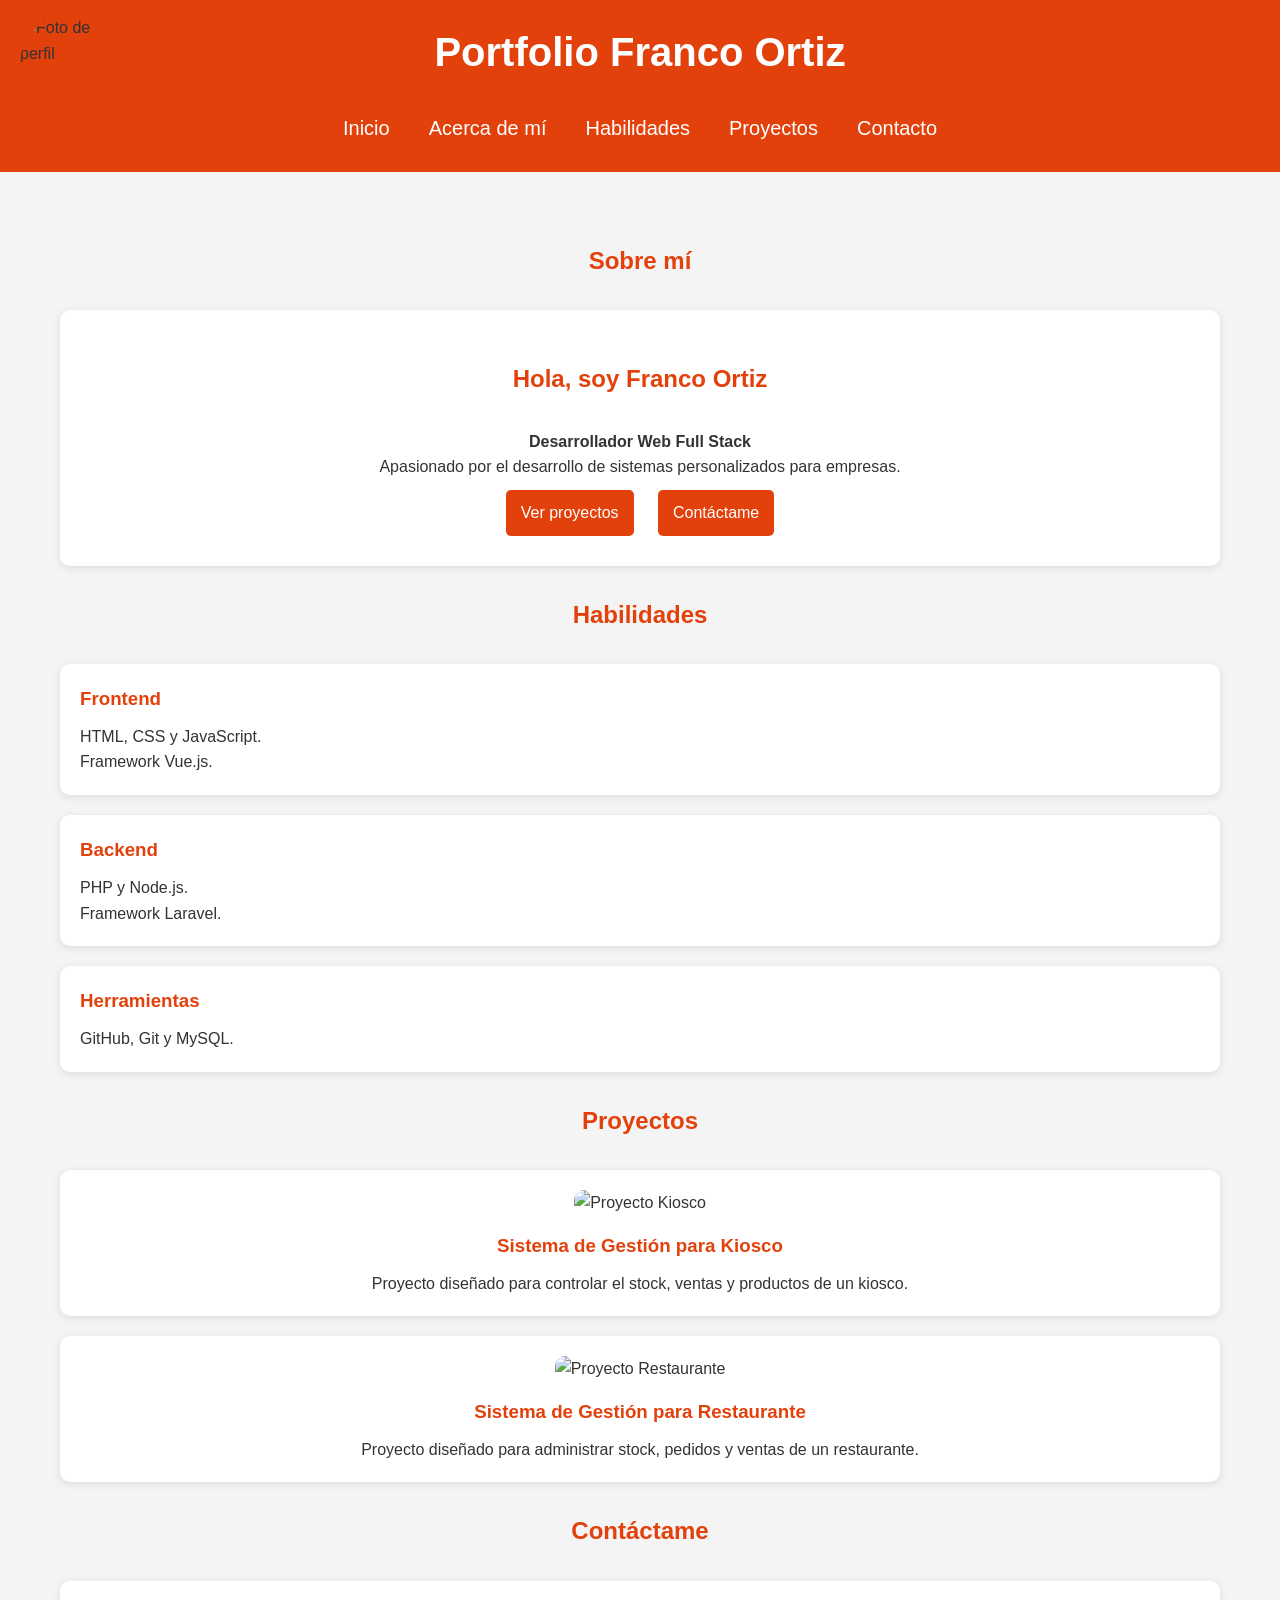
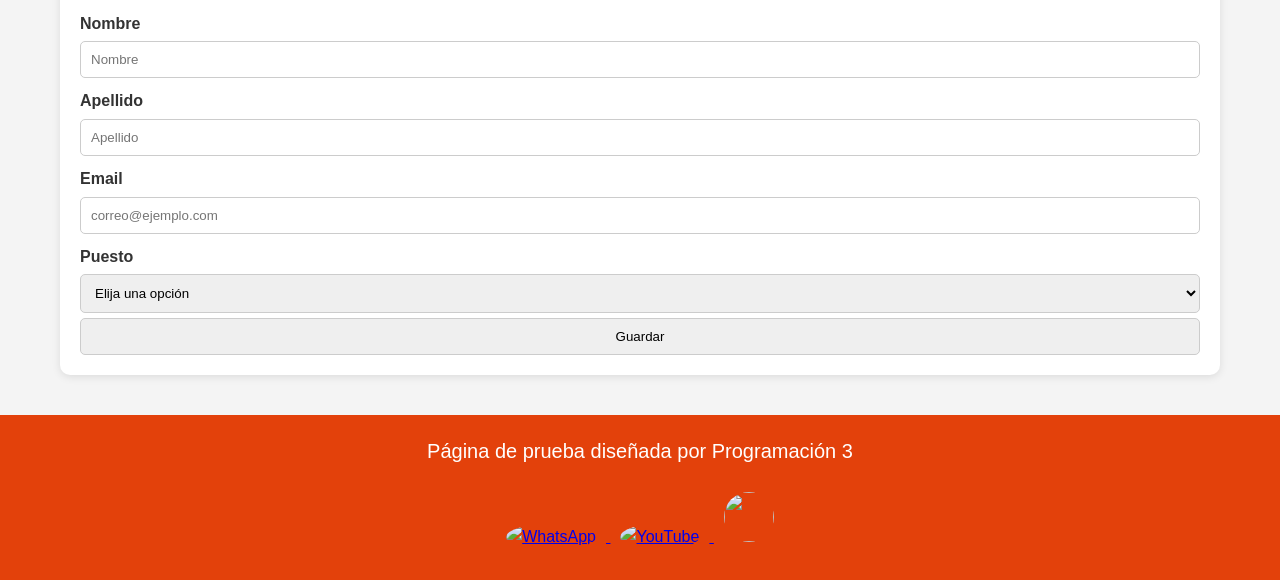
==== portfolio.html @ d8882711 "Add files via upload" ====
<!DOCTYPE html>
<html lang="es">
<head>
    <meta charset="UTF-8">
    <meta name="viewport" content="width=device-width, initial-scale=1.0">
    <title>Portfolio Franco Ortiz</title>

    <style>
        *{
            margin: 0;
            padding: 0;
            box-sizing: border-box;
            font-family: Arial, Helvetica, sans-serif;
        }

        body{
            background-color: #f4f4f4;
            color: #333;
            line-height: 1.6;
        }

        /* HEADER */
        header{
            background-color: rgb(227, 65, 11);
            position: relative;
            padding: 20px;
        }

        header h1{
            text-align: center;
            color: white;
            font-size: 40px;
            margin-bottom: 20px;
        }

        header img{
            width: 100px;
            height: 100px;
            border-radius: 50%;
            position: absolute;
            left: 20px;
            top: 15px;
            object-fit: cover;
        }

        /* NAV */
        nav{
            display: flex;
            justify-content: center;
            flex-wrap: wrap;
            gap: 15px;
            margin-top: 10px;
        }

        nav a{
            text-decoration: none;
            color: white;
            padding: 8px 12px;
            transition: 0.3s;
            font-size: 20px;
        }

        nav a:hover{
            color: black;
        }

        /* MAIN */
        main{
            max-width: 1200px;
            margin: auto;
            padding: 40px 20px;
        }

        h2{
            text-align: center;
            margin: 30px 0;
            color: rgb(227, 65, 11);
        }

        section{
            background: white;
            padding: 20px;
            margin-bottom: 20px;
            border-radius: 10px;
            box-shadow: 0 2px 8px rgba(0,0,0,0.1);
        }

        section h3{
            margin-bottom: 10px;
            color: rgb(227, 65, 11);
        }

        /* SOBRE MI */
        #acerca{
            text-align: center;
        }

        #acerca a{
            display: inline-block;
            margin: 10px;
            text-decoration: none;
            background-color: rgb(227, 65, 11);
            color: white;
            padding: 10px 15px;
            border-radius: 5px;
        }

        #acerca a:hover{
            background-color: rgb(180, 50, 8);
        }

        /* PROYECTOS */
        .proyecto{
            text-align: center;
        }

        .proyecto img{
            width: 100%;
            max-width: 400px;
            height: 250px;
            object-fit: cover;
            border-radius: 10px;
            margin-bottom: 15px;
        }

        /* FORMULARIO */
        form{
            background: white;
            padding: 20px;
            border-radius: 10px;
            box-shadow: 0 2px 8px rgba(0,0,0,0.1);
        }

        form label{
            font-weight: bold;
            display: block;
            margin-top: 10px;
        }

        form input,
        form select{
            width: 100%;
            padding: 10px;
            margin-top: 5px;
            border: 1px solid #ccc;
            border-radius: 5px;
        }

        button{
            background-color: rgb(227, 65, 11);
            color: white;
            border: none;
            padding: 12px 20px;
            margin-top: 20px;
            border-radius: 5px;
            cursor: pointer;
        }

        button:hover{
            background-color: rgb(180, 50, 8);
        }

        /* FOOTER */
        footer{
            background-color: rgb(227, 65, 11);
            color: white;
            padding: 20px;
            text-align: center;
        }

        footer img{
            width: 50px;
            height: 50px;
            border-radius: 50%;
            margin: 10px;
        }

        footer p{
            font-size: 20px;
            margin-bottom: 15px;
        }

        /* RESPONSIVE */

        @media (max-width: 900px){

            header img{
                position: static;
                display: block;
                margin: auto;
            }

            header h1{
                font-size: 32px;
                margin-top: 15px;
            }
        }

        @media (max-width: 600px){

            header{
                text-align: center;
            }

            header h1{
                font-size: 26px;
            }

            nav{
                flex-direction: column;
                align-items: center;
            }

            nav a{
                font-size: 18px;
            }

            footer p{
                font-size: 18px;
            }
        }
    </style>
</head>
<body>

    <header>
        <img src="https://www.eldiarioweb.com/wp-content/uploads/2024/03/AUTOMOVILISMO-FRANCO-COLAPINTO-e1709397782208.jpg" alt="Foto de perfil">

        <h1>Portfolio Franco Ortiz</h1>

        <nav>
            <a href="index.html">Inicio</a>
            <a href="#acerca">Acerca de mí</a>
            <a href="#habilidades">Habilidades</a>
            <a href="#proyectos">Proyectos</a>
            <a href="#contacto">Contacto</a>
        </nav>
    </header>

    <main>

        <h2>Sobre mí</h2>

        <section id="acerca">
            <h2>Hola, soy Franco Ortiz</h2>
            <h4>Desarrollador Web Full Stack</h4>
            <p>Apasionado por el desarrollo de sistemas personalizados para empresas.</p>

            <a href="#proyectos">Ver proyectos</a>
            <a href="#contacto">Contáctame</a>
        </section>

        <h2>Habilidades</h2>

        <section id="habilidades">
            <h3>Frontend</h3>
            <p>HTML, CSS y JavaScript.</p>
            <p>Framework Vue.js.</p>
        </section>

        <section>
            <h3>Backend</h3>
            <p>PHP y Node.js.</p>
            <p>Framework Laravel.</p>
        </section>

        <section>
            <h3>Herramientas</h3>
            <p>GitHub, Git y MySQL.</p>
        </section>

        <h2 id="proyectos">Proyectos</h2>

        <section class="proyecto">
            <img src="https://www.facilvirtual.com/images/ml/caja.jpg" alt="Proyecto Kiosco">

            <h3>Sistema de Gestión para Kiosco</h3>

            <p>Proyecto diseñado para controlar el stock, ventas y productos de un kiosco.</p>
        </section>

        <section class="proyecto">
            <img src="https://loyverse.com/sites/all/themes/loyversecom/images/business/restaurants/br/main-banner-restaurants.webp" alt="Proyecto Restaurante">

            <h3>Sistema de Gestión para Restaurante</h3>

            <p>Proyecto diseñado para administrar stock, pedidos y ventas de un restaurante.</p>
        </section>

        <h2>Contáctame</h2>

        <form id="contacto">

            <label for="nombre">Nombre</label>
            <input type="text" id="nombre" placeholder="Nombre">

            <label for="apellido">Apellido</label>
            <input type="text" id="apellido" placeholder="Apellido">

            <label for="email">Email</label>
            <input type="email" id="email" placeholder="correo@ejemplo.com">

            <label for="puesto">Puesto</label>
            <select id="puesto">
                <option>Elija una opción</option>
                <option>Desarrollador Frontend</option>
                <option>Desarrollador Backend</option>
                <option>Líder de Equipo</option>
                <option>Senior Python</option>
            </select>

           <input type="button" value="Guardar" onclick="guardar()">

        </form>

    </main>

    <footer>
        <p>Página de prueba diseñada por Programación 3</p>

        <a href="https://web.whatsapp.com/" target="_blank">
            <img src="https://cdn-icons-png.flaticon.com/512/733/733585.png" alt="WhatsApp">
        </a>

        <a href="https://www.youtube.com/" target="_blank">
            <img src="https://cdn-icons-png.flaticon.com/512/1384/1384060.png" alt="YouTube">
        </a>

        
        <a href="https://accounts.google.com/v3/signin/accountchooser?continue=https%3A%2F%2Fmail.google.com%2Fmail%2Fu%2F0%2F&dsh=S506320881%3A1781124295148119&emr=1&followup=https%3A%2F%2Fmail.google.com%2Fmail%2Fu%2F0%2F&osid=1&passive=1209600&service=mail&flowName=GlifWebSignIn&flowEntry=ServiceLogin&ifkv=AcDsRvy31LVk9o7eAaGjHqaTWOcwmRwcvB5M3M22MVKtePWbTRrAd3KDx4E3HqlbhZts23-8-N--4A" target="_blank">
            <img src="https://w7.pngwing.com/pngs/758/665/png-transparent-new-logo-gmail-google-new-logos-icon.png">
        </a>
    </footer>

</body>
</html>

<script>
function guardar(){
   alert("Gracias por su mensaje");
   
}
</script>
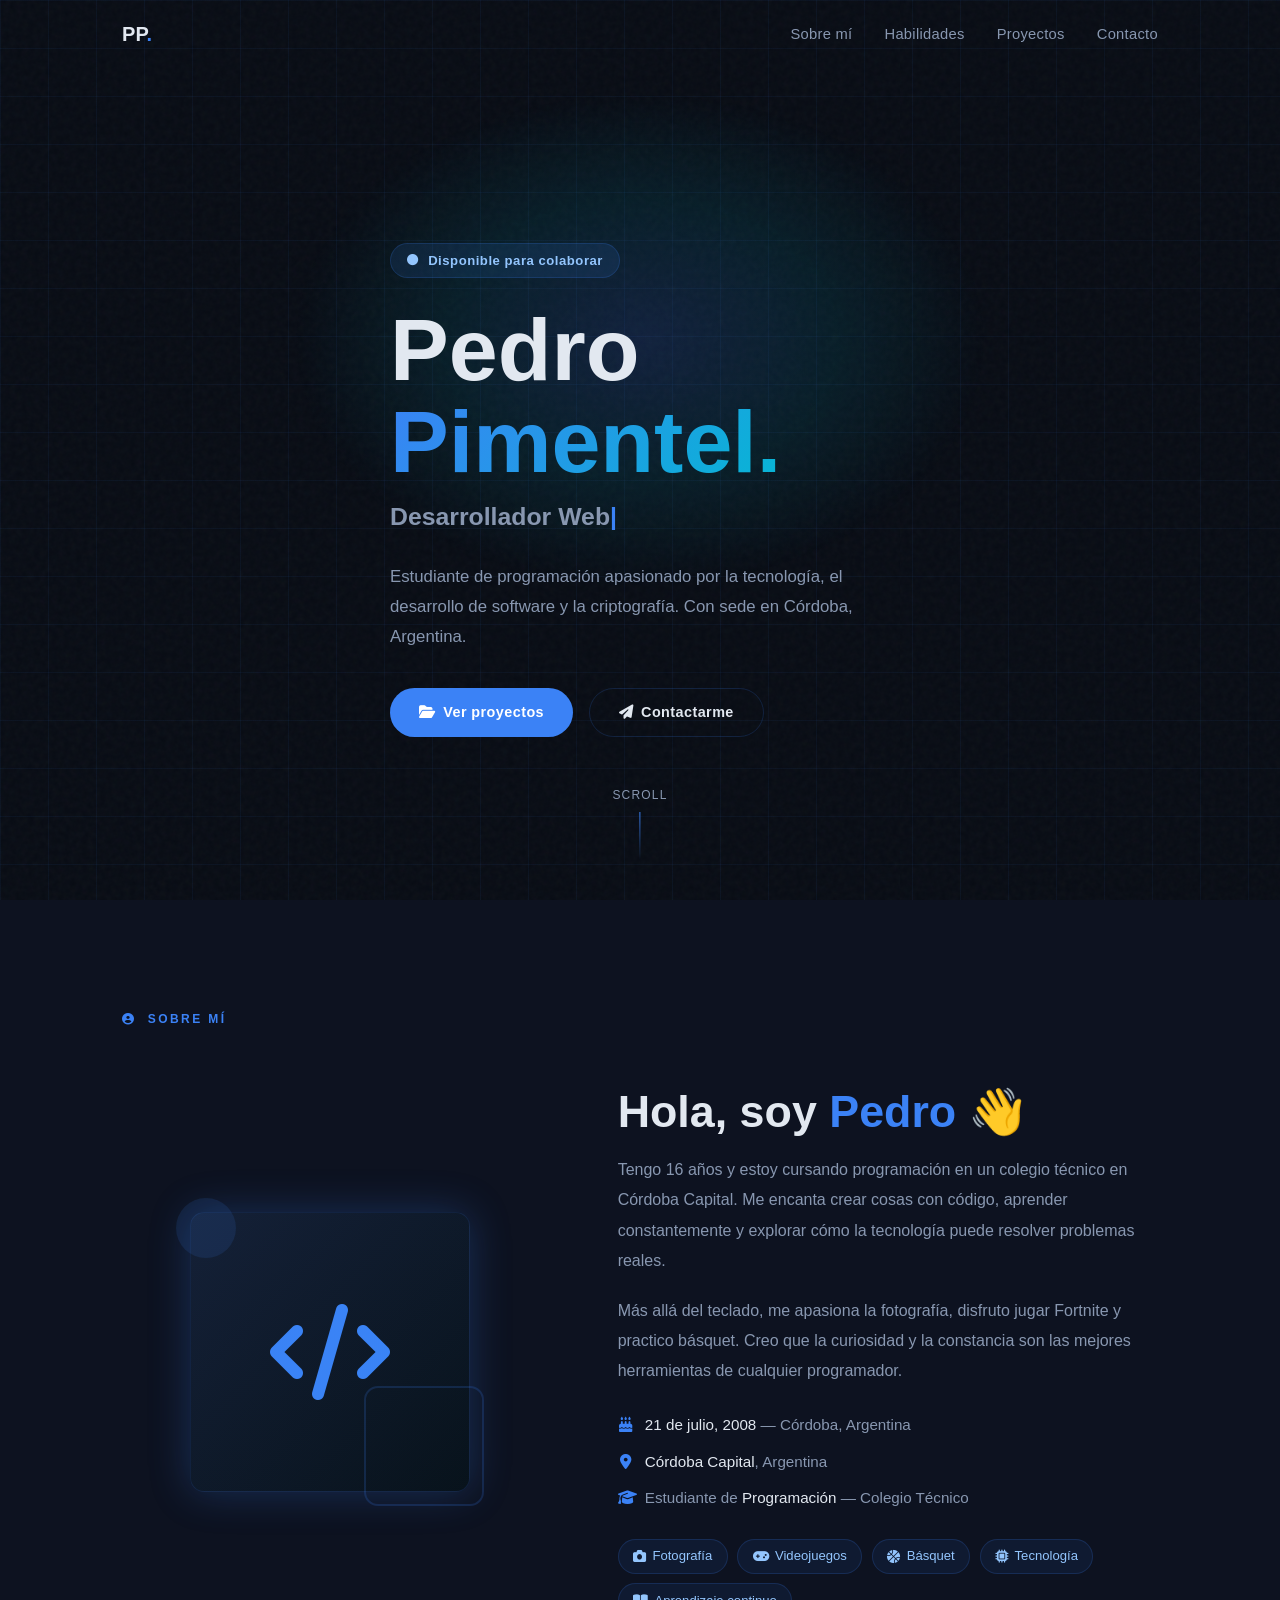
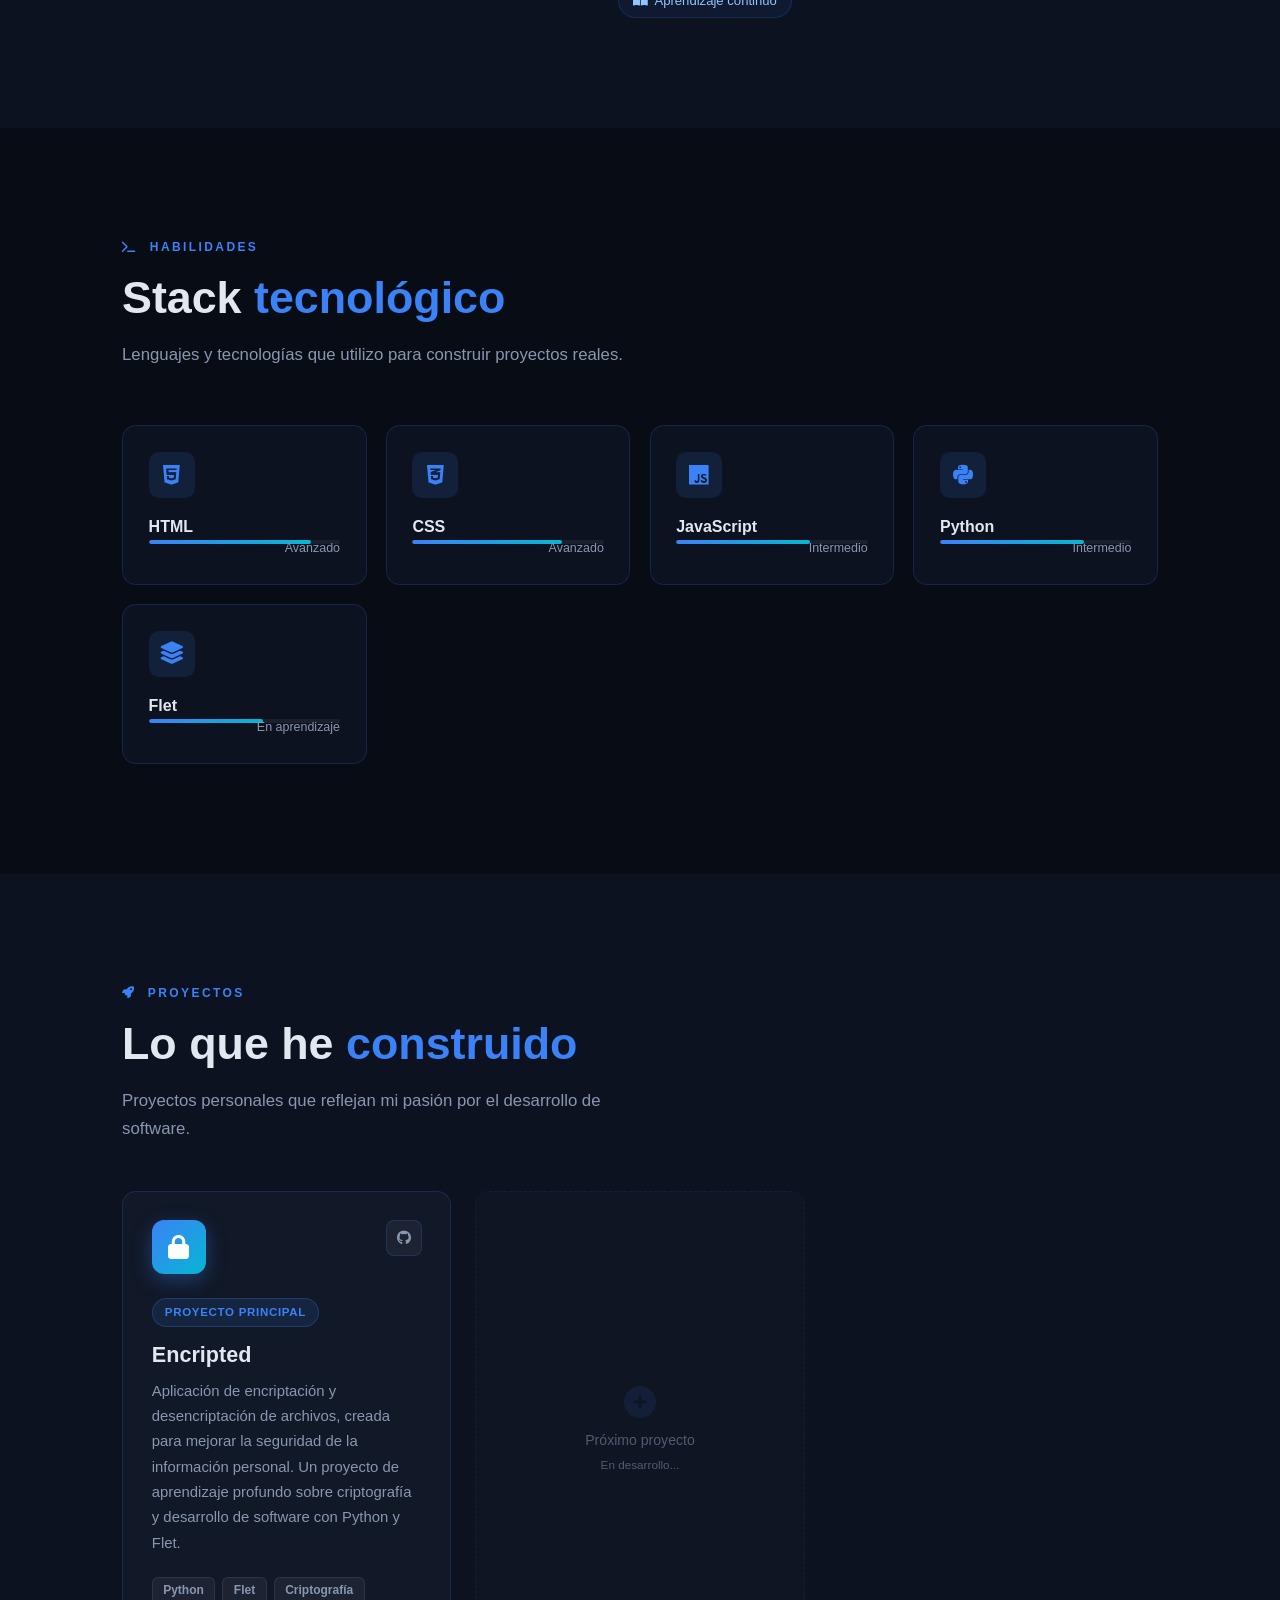
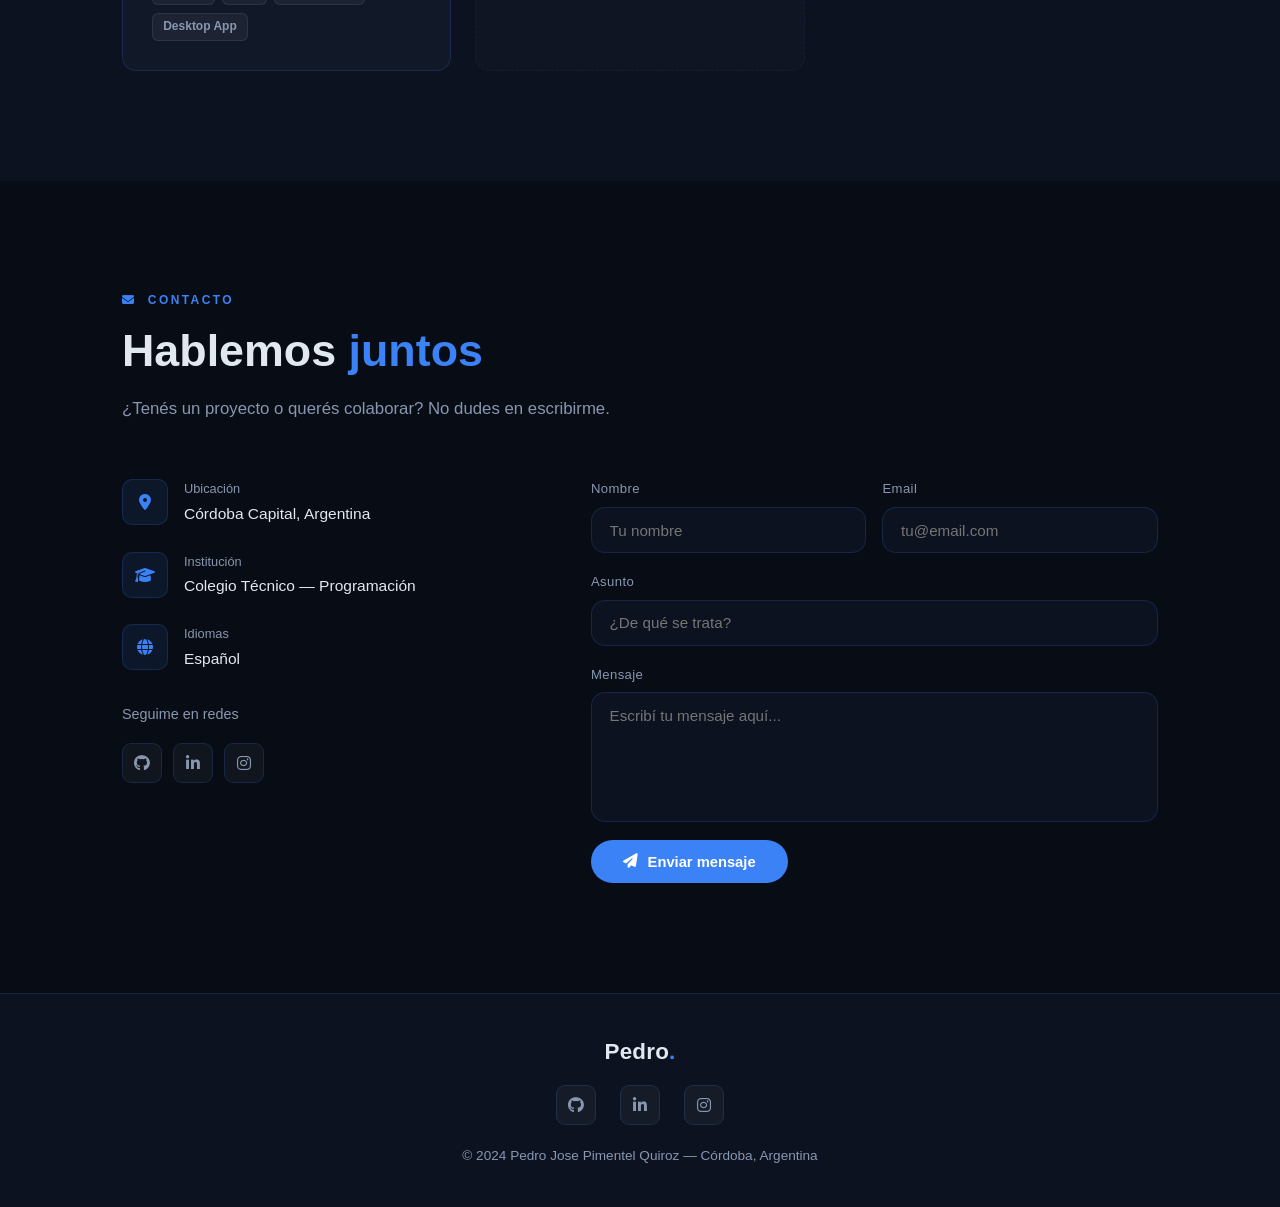
==== commit c38cc018: "Update portfolio.html" ====
--- a/portfolio.html
+++ b/portfolio.html
@@ -1,343 +1,400 @@
 <!DOCTYPE html>
 <html lang="es">
 <head>
-    <meta charset="UTF-8">
-    <meta name="viewport" content="width=device-width, initial-scale=1.0">
-    <title>Portfolio Franco Ortiz</title>
-
-    <style>
-        *{
-            margin: 0;
-            padding: 0;
-            box-sizing: border-box;
-            font-family: Arial, Helvetica, sans-serif;
-        }
-
-        body{
-            background-color: #f4f4f4;
-            color: #333;
-            line-height: 1.6;
-        }
-
-        /* HEADER */
-        header{
-            background-color: rgb(227, 65, 11);
-            position: relative;
-            padding: 20px;
-        }
-
-        header h1{
-            text-align: center;
-            color: white;
-            font-size: 40px;
-            margin-bottom: 20px;
-        }
-
-        header img{
-            width: 100px;
-            height: 100px;
-            border-radius: 50%;
-            position: absolute;
-            left: 20px;
-            top: 15px;
-            object-fit: cover;
-        }
-
-        /* NAV */
-        nav{
-            display: flex;
-            justify-content: center;
-            flex-wrap: wrap;
-            gap: 15px;
-            margin-top: 10px;
-        }
-
-        nav a{
-            text-decoration: none;
-            color: white;
-            padding: 8px 12px;
-            transition: 0.3s;
-            font-size: 20px;
-        }
-
-        nav a:hover{
-            color: black;
-        }
-
-        /* MAIN */
-        main{
-            max-width: 1200px;
-            margin: auto;
-            padding: 40px 20px;
-        }
-
-        h2{
-            text-align: center;
-            margin: 30px 0;
-            color: rgb(227, 65, 11);
-        }
-
-        section{
-            background: white;
-            padding: 20px;
-            margin-bottom: 20px;
-            border-radius: 10px;
-            box-shadow: 0 2px 8px rgba(0,0,0,0.1);
-        }
-
-        section h3{
-            margin-bottom: 10px;
-            color: rgb(227, 65, 11);
-        }
-
-        /* SOBRE MI */
-        #acerca{
-            text-align: center;
-        }
-
-        #acerca a{
-            display: inline-block;
-            margin: 10px;
-            text-decoration: none;
-            background-color: rgb(227, 65, 11);
-            color: white;
-            padding: 10px 15px;
-            border-radius: 5px;
-        }
-
-        #acerca a:hover{
-            background-color: rgb(180, 50, 8);
-        }
-
-        /* PROYECTOS */
-        .proyecto{
-            text-align: center;
-        }
-
-        .proyecto img{
-            width: 100%;
-            max-width: 400px;
-            height: 250px;
-            object-fit: cover;
-            border-radius: 10px;
-            margin-bottom: 15px;
-        }
-
-        /* FORMULARIO */
-        form{
-            background: white;
-            padding: 20px;
-            border-radius: 10px;
-            box-shadow: 0 2px 8px rgba(0,0,0,0.1);
-        }
-
-        form label{
-            font-weight: bold;
-            display: block;
-            margin-top: 10px;
-        }
-
-        form input,
-        form select{
-            width: 100%;
-            padding: 10px;
-            margin-top: 5px;
-            border: 1px solid #ccc;
-            border-radius: 5px;
-        }
-
-        button{
-            background-color: rgb(227, 65, 11);
-            color: white;
-            border: none;
-            padding: 12px 20px;
-            margin-top: 20px;
-            border-radius: 5px;
-            cursor: pointer;
-        }
-
-        button:hover{
-            background-color: rgb(180, 50, 8);
-        }
-
-        /* FOOTER */
-        footer{
-            background-color: rgb(227, 65, 11);
-            color: white;
-            padding: 20px;
-            text-align: center;
-        }
-
-        footer img{
-            width: 50px;
-            height: 50px;
-            border-radius: 50%;
-            margin: 10px;
-        }
-
-        footer p{
-            font-size: 20px;
-            margin-bottom: 15px;
-        }
-
-        /* RESPONSIVE */
-
-        @media (max-width: 900px){
-
-            header img{
-                position: static;
-                display: block;
-                margin: auto;
-            }
-
-            header h1{
-                font-size: 32px;
-                margin-top: 15px;
-            }
-        }
-
-        @media (max-width: 600px){
-
-            header{
-                text-align: center;
-            }
-
-            header h1{
-                font-size: 26px;
-            }
-
-            nav{
-                flex-direction: column;
-                align-items: center;
-            }
-
-            nav a{
-                font-size: 18px;
-            }
-
-            footer p{
-                font-size: 18px;
-            }
-        }
-    </style>
+  <meta charset="UTF-8" />
+  <meta name="viewport" content="width=device-width, initial-scale=1.0"/>
+  <title>Pedro Pimentel — Portfolio</title>
+
+  <!-- Google Fonts -->
+  <link rel="preconnect" href="https://fonts.googleapis.com">
+  <link rel="preconnect" href="https://fonts.gstatic.com" crossorigin>
+  <link href="https://fonts.googleapis.com/css2?family=Syne:wght@400;600;700;800&family=DM+Sans:ital,wght@0,300;0,400;0,500;1,300&display=swap" rel="stylesheet">
+
+  <!-- Font Awesome (íconos) -->
+  <link rel="stylesheet" href="https://cdnjs.cloudflare.com/ajax/libs/font-awesome/6.5.0/css/all.min.css"/>
+
+  <!-- Estilos propios -->
+  <link rel="stylesheet" href="style1.css"/>
 </head>
 <body>
 
-    <header>
-        <img src="https://www.eldiarioweb.com/wp-content/uploads/2024/03/AUTOMOVILISMO-FRANCO-COLAPINTO-e1709397782208.jpg" alt="Foto de perfil">
-
-        <h1>Portfolio Franco Ortiz</h1>
-
-        <nav>
-            <a href="index.html">Inicio</a>
-            <a href="#acerca">Acerca de mí</a>
-            <a href="#habilidades">Habilidades</a>
-            <a href="#proyectos">Proyectos</a>
-            <a href="#contacto">Contacto</a>
-        </nav>
-    </header>
-
-    <main>
-
-        <h2>Sobre mí</h2>
-
-        <section id="acerca">
-            <h2>Hola, soy Franco Ortiz</h2>
-            <h4>Desarrollador Web Full Stack</h4>
-            <p>Apasionado por el desarrollo de sistemas personalizados para empresas.</p>
-
-            <a href="#proyectos">Ver proyectos</a>
-            <a href="#contacto">Contáctame</a>
-        </section>
-
-        <h2>Habilidades</h2>
-
-        <section id="habilidades">
-            <h3>Frontend</h3>
-            <p>HTML, CSS y JavaScript.</p>
-            <p>Framework Vue.js.</p>
-        </section>
-
-        <section>
-            <h3>Backend</h3>
-            <p>PHP y Node.js.</p>
-            <p>Framework Laravel.</p>
-        </section>
-
-        <section>
-            <h3>Herramientas</h3>
-            <p>GitHub, Git y MySQL.</p>
-        </section>
-
-        <h2 id="proyectos">Proyectos</h2>
-
-        <section class="proyecto">
-            <img src="https://www.facilvirtual.com/images/ml/caja.jpg" alt="Proyecto Kiosco">
-
-            <h3>Sistema de Gestión para Kiosco</h3>
-
-            <p>Proyecto diseñado para controlar el stock, ventas y productos de un kiosco.</p>
-        </section>
-
-        <section class="proyecto">
-            <img src="https://loyverse.com/sites/all/themes/loyversecom/images/business/restaurants/br/main-banner-restaurants.webp" alt="Proyecto Restaurante">
-
-            <h3>Sistema de Gestión para Restaurante</h3>
-
-            <p>Proyecto diseñado para administrar stock, pedidos y ventas de un restaurante.</p>
-        </section>
-
-        <h2>Contáctame</h2>
-
-        <form id="contacto">
-
-            <label for="nombre">Nombre</label>
-            <input type="text" id="nombre" placeholder="Nombre">
-
-            <label for="apellido">Apellido</label>
-            <input type="text" id="apellido" placeholder="Apellido">
-
-            <label for="email">Email</label>
-            <input type="email" id="email" placeholder="correo@ejemplo.com">
-
-            <label for="puesto">Puesto</label>
-            <select id="puesto">
-                <option>Elija una opción</option>
-                <option>Desarrollador Frontend</option>
-                <option>Desarrollador Backend</option>
-                <option>Líder de Equipo</option>
-                <option>Senior Python</option>
-            </select>
-
-           <input type="button" value="Guardar" onclick="guardar()">
+<!-- ===================================================
+     NAVBAR
+==================================================== -->
+<nav id="navbar">
+  <div class="container">
+    <a href="#hero" class="nav-logo">PP<span>.</span></a>
+
+    <!-- Links desktop -->
+    <ul class="nav-links">
+      <li><a href="#about">Sobre mí</a></li>
+      <li><a href="#skills">Habilidades</a></li>
+      <li><a href="#projects">Proyectos</a></li>
+      <li><a href="#contact">Contacto</a></li>
+    </ul>
+
+    <!-- Botón hamburguesa (mobile) -->
+    <button class="nav-toggle" id="navToggle" aria-label="Menú">
+      <span></span><span></span><span></span>
+    </button>
+  </div>
+
+  <!-- Menú desplegable mobile -->
+  <div class="nav-mobile" id="navMobile">
+    <a href="#about"    onclick="closeMenu()">Sobre mí</a>
+    <a href="#skills"   onclick="closeMenu()">Habilidades</a>
+    <a href="#projects" onclick="closeMenu()">Proyectos</a>
+    <a href="#contact"  onclick="closeMenu()">Contacto</a>
+  </div>
+</nav>
+
+
+<!-- ===================================================
+     HERO
+==================================================== -->
+<section id="hero">
+  <div class="container">
+    <div class="hero-content">
+
+      <!-- Badge superior -->
+      <div class="hero-eyebrow">
+        <i class="fas fa-circle"></i> Disponible para colaborar
+      </div>
+
+      <!-- Nombre -->
+      <h1 class="hero-name">
+        Pedro<br><span class="highlight">Pimentel.</span>
+      </h1>
+
+      <!-- Texto animado -->
+      <p class="hero-role">
+        <span id="typed"></span><span class="typed-cursor">|</span>
+      </p>
+
+      <!-- Descripción breve -->
+      <p class="hero-desc">
+        Estudiante de programación apasionado por la tecnología, el desarrollo
+        de software y la criptografía. Con sede en Córdoba, Argentina.
+      </p>
+
+      <!-- Botones CTA -->
+      <div class="hero-cta">
+        <a href="#projects" class="btn btn-primary">
+          <i class="fas fa-folder-open"></i> Ver proyectos
+        </a>
+        <a href="#contact" class="btn btn-outline">
+          <i class="fas fa-paper-plane"></i> Contactarme
+        </a>
+      </div>
+
+    </div>
+  </div>
+
+  <!-- Indicador de scroll -->
+  <div class="hero-scroll">
+    <span>Scroll</span>
+    <div class="scroll-line"></div>
+  </div>
+</section>
+
+
+<!-- ===================================================
+     SOBRE MÍ
+==================================================== -->
+<section id="about" class="section">
+  <div class="container">
+
+    <div class="section-label reveal">
+      <i class="fas fa-user-circle"></i> &nbsp;Sobre mí
+    </div>
+
+    <div class="about-grid">
+
+      <!-- Avatar / foto -->
+      <div class="about-avatar-wrap reveal-left">
+        <div style="position:relative;">
+          <div class="about-avatar">
+            <i class="fas fa-code"></i>
+          </div>
+          <div class="about-deco"></div>
+          <div class="about-deco2"></div>
+        </div>
+      </div>
+
+      <!-- Texto e info -->
+      <div class="reveal-right">
+        <h2 class="section-title">Hola, soy <span>Pedro</span> 👋</h2>
+
+        <p style="color:var(--muted); font-size:1rem; font-weight:300; line-height:1.9; margin-bottom:1.2rem;">
+          Tengo 16 años y estoy cursando programación en un colegio técnico en
+          Córdoba Capital. Me encanta crear cosas con código, aprender constantemente
+          y explorar cómo la tecnología puede resolver problemas reales.
+        </p>
+        <p style="color:var(--muted); font-size:1rem; font-weight:300; line-height:1.9; margin-bottom:1.6rem;">
+          Más allá del teclado, me apasiona la fotografía, disfruto jugar
+          Fortnite y practico básquet. Creo que la curiosidad y la constancia
+          son las mejores herramientas de cualquier programador.
+        </p>
+
+        <!-- Datos personales -->
+        <ul class="about-info">
+          <li>
+            <i class="fas fa-birthday-cake"></i>
+            <span><strong>21 de julio, 2008</strong> — Córdoba, Argentina</span>
+          </li>
+          <li>
+            <i class="fas fa-map-marker-alt"></i>
+            <span><strong>Córdoba Capital</strong>, Argentina</span>
+          </li>
+          <li>
+            <i class="fas fa-graduation-cap"></i>
+            <span>Estudiante de <strong>Programación</strong> — Colegio Técnico</span>
+          </li>
+        </ul>
+
+        <!-- Hobbies / chips -->
+        <div class="about-tags">
+          <span class="tag"><i class="fas fa-camera"></i> Fotografía</span>
+          <span class="tag"><i class="fas fa-gamepad"></i> Videojuegos</span>
+          <span class="tag"><i class="fas fa-basketball-ball"></i> Básquet</span>
+          <span class="tag"><i class="fas fa-microchip"></i> Tecnología</span>
+          <span class="tag"><i class="fas fa-book-open"></i> Aprendizaje continuo</span>
+        </div>
+      </div>
+
+    </div>
+  </div>
+</section>
+
+
+<!-- ===================================================
+     HABILIDADES
+==================================================== -->
+<section id="skills" class="section">
+  <div class="container">
+
+    <div class="skills-header">
+      <div class="section-label reveal"><i class="fas fa-terminal"></i> &nbsp;Habilidades</div>
+      <h2 class="section-title reveal">Stack <span>tecnológico</span></h2>
+      <p class="section-sub reveal">Lenguajes y tecnologías que utilizo para construir proyectos reales.</p>
+    </div>
+
+    <!-- data-bar = porcentaje de la barra animada (leído desde main.js) -->
+    <div class="skills-grid">
+
+      <div class="skill-card reveal" data-bar="85">
+        <div class="skill-icon"><i class="fab fa-html5"></i></div>
+        <div>
+          <div class="skill-name">HTML</div>
+          <div class="skill-bar-wrap"><div class="skill-bar"></div></div>
+          <div class="skill-level">Avanzado</div>
+        </div>
+      </div>
+
+      <div class="skill-card reveal" data-bar="78" style="transition-delay:.08s">
+        <div class="skill-icon"><i class="fab fa-css3-alt"></i></div>
+        <div>
+          <div class="skill-name">CSS</div>
+          <div class="skill-bar-wrap"><div class="skill-bar"></div></div>
+          <div class="skill-level">Avanzado</div>
+        </div>
+      </div>
+
+      <div class="skill-card reveal" data-bar="70" style="transition-delay:.16s">
+        <div class="skill-icon"><i class="fab fa-js"></i></div>
+        <div>
+          <div class="skill-name">JavaScript</div>
+          <div class="skill-bar-wrap"><div class="skill-bar"></div></div>
+          <div class="skill-level">Intermedio</div>
+        </div>
+      </div>
+
+      <div class="skill-card reveal" data-bar="75" style="transition-delay:.24s">
+        <div class="skill-icon"><i class="fab fa-python"></i></div>
+        <div>
+          <div class="skill-name">Python</div>
+          <div class="skill-bar-wrap"><div class="skill-bar"></div></div>
+          <div class="skill-level">Intermedio</div>
+        </div>
+      </div>
+
+      <div class="skill-card reveal" data-bar="60" style="transition-delay:.32s">
+        <div class="skill-icon"><i class="fas fa-layer-group"></i></div>
+        <div>
+          <div class="skill-name">Flet</div>
+          <div class="skill-bar-wrap"><div class="skill-bar"></div></div>
+          <div class="skill-level">En aprendizaje</div>
+        </div>
+      </div>
+
+    </div>
+  </div>
+</section>
+
+
+<!-- ===================================================
+     PROYECTOS
+==================================================== -->
+<section id="projects" class="section">
+  <div class="container">
+
+    <div class="section-label reveal"><i class="fas fa-rocket"></i> &nbsp;Proyectos</div>
+    <h2 class="section-title reveal">Lo que he <span>construido</span></h2>
+    <p class="section-sub reveal">Proyectos personales que reflejan mi pasión por el desarrollo de software.</p>
+
+    <div class="projects-grid">
+
+      <!-- Proyecto: Encripted -->
+      <div class="project-card reveal">
+        <div class="project-top">
+          <div class="project-icon"><i class="fas fa-lock"></i></div>
+          <div class="project-links">
+            <a href="#" class="project-link" title="Código fuente">
+              <i class="fab fa-github"></i>
+            </a>
+          </div>
+        </div>
+        <div class="project-body">
+          <span class="project-badge">Proyecto principal</span>
+          <h3 class="project-title">Encripted</h3>
+          <p class="project-desc">
+            Aplicación de encriptación y desencriptación de archivos, creada
+            para mejorar la seguridad de la información personal. Un proyecto
+            de aprendizaje profundo sobre criptografía y desarrollo de software
+            con Python y Flet.
+          </p>
+          <div class="project-tech">
+            <span class="tech-tag">Python</span>
+            <span class="tech-tag">Flet</span>
+            <span class="tech-tag">Criptografía</span>
+            <span class="tech-tag">Desktop App</span>
+          </div>
+        </div>
+      </div>
+
+      <!-- Placeholder -->
+      <div class="project-card placeholder reveal" style="transition-delay:.1s">
+        <div class="placeholder-inner">
+          <i class="fas fa-plus-circle"></i>
+          <p>Próximo proyecto<br><small>En desarrollo...</small></p>
+        </div>
+      </div>
+
+    </div>
+  </div>
+</section>
+
+
+<!-- ===================================================
+     CONTACTO
+==================================================== -->
+<section id="contact" class="section">
+  <div class="container">
+
+    <div class="section-label reveal"><i class="fas fa-envelope"></i> &nbsp;Contacto</div>
+    <h2 class="section-title reveal">Hablemos <span>juntos</span></h2>
+    <p class="section-sub reveal">¿Tenés un proyecto o querés colaborar? No dudes en escribirme.</p>
+
+    <div class="contact-wrap">
+
+      <!-- Info -->
+      <div class="reveal-left">
+
+        <div class="contact-info-item">
+          <div class="contact-icon"><i class="fas fa-map-marker-alt"></i></div>
+          <div>
+            <div class="contact-label">Ubicación</div>
+            <div class="contact-value">Córdoba Capital, Argentina</div>
+          </div>
+        </div>
+
+        <div class="contact-info-item">
+          <div class="contact-icon"><i class="fas fa-graduation-cap"></i></div>
+          <div>
+            <div class="contact-label">Institución</div>
+            <div class="contact-value">Colegio Técnico — Programación</div>
+          </div>
+        </div>
+
+        <div class="contact-info-item">
+          <div class="contact-icon"><i class="fas fa-globe"></i></div>
+          <div>
+            <div class="contact-label">Idiomas</div>
+            <div class="contact-value">Español</div>
+          </div>
+        </div>
+
+        <!-- Redes sociales -->
+        <div style="margin-top:2rem;">
+          <p style="color:var(--muted); font-size:.9rem; margin-bottom:1rem;">Seguime en redes</p>
+          <div style="display:flex; gap:.7rem;">
+            <a href="#" class="footer-link" title="GitHub"><i class="fab fa-github"></i></a>
+            <a href="#" class="footer-link" title="LinkedIn"><i class="fab fa-linkedin-in"></i></a>
+            <a href="#" class="footer-link" title="Instagram"><i class="fab fa-instagram"></i></a>
+          </div>
+        </div>
+
+      </div>
+
+      <!-- Formulario -->
+      <div class="reveal-right">
+        <form class="contact-form" id="contactForm" novalidate>
+
+          <div class="form-row">
+            <div class="form-group">
+              <label for="fname">Nombre</label>
+              <input type="text" id="fname" placeholder="Tu nombre" required />
+            </div>
+            <div class="form-group">
+              <label for="femail">Email</label>
+              <input type="email" id="femail" placeholder="tu@email.com" required />
+            </div>
+          </div>
+
+          <div class="form-group">
+            <label for="fsubject">Asunto</label>
+            <input type="text" id="fsubject" placeholder="¿De qué se trata?" />
+          </div>
+
+          <div class="form-group">
+            <label for="fmsg">Mensaje</label>
+            <textarea id="fmsg" placeholder="Escribí tu mensaje aquí..." required></textarea>
+          </div>
+
+          <div id="form-msg"></div>
+
+          <div class="form-submit-wrap">
+            <button type="submit" class="btn-submit">
+              <i class="fas fa-paper-plane"></i> Enviar mensaje
+            </button>
+          </div>
 
         </form>
-
-    </main>
-
-    <footer>
-        <p>Página de prueba diseñada por Programación 3</p>
-
-        <a href="https://web.whatsapp.com/" target="_blank">
-            <img src="https://cdn-icons-png.flaticon.com/512/733/733585.png" alt="WhatsApp">
-        </a>
-
-        <a href="https://www.youtube.com/" target="_blank">
-            <img src="https://cdn-icons-png.flaticon.com/512/1384/1384060.png" alt="YouTube">
-        </a>
-
-        
-        <a href="https://accounts.google.com/v3/signin/accountchooser?continue=https%3A%2F%2Fmail.google.com%2Fmail%2Fu%2F0%2F&dsh=S506320881%3A1781124295148119&emr=1&followup=https%3A%2F%2Fmail.google.com%2Fmail%2Fu%2F0%2F&osid=1&passive=1209600&service=mail&flowName=GlifWebSignIn&flowEntry=ServiceLogin&ifkv=AcDsRvy31LVk9o7eAaGjHqaTWOcwmRwcvB5M3M22MVKtePWbTRrAd3KDx4E3HqlbhZts23-8-N--4A" target="_blank">
-            <img src="https://w7.pngwing.com/pngs/758/665/png-transparent-new-logo-gmail-google-new-logos-icon.png">
-        </a>
-    </footer>
+      </div>
+
+    </div>
+  </div>
+</section>
+
+
+<!-- ===================================================
+     FOOTER
+==================================================== -->
+<footer>
+  <div class="container">
+    <div class="footer-logo">Pedro<span>.</span></div>
+    <div class="footer-links">
+      <a href="#" class="footer-link"><i class="fab fa-github"></i></a>
+      <a href="#" class="footer-link"><i class="fab fa-linkedin-in"></i></a>
+      <a href="#" class="footer-link"><i class="fab fa-instagram"></i></a>
+    </div>
+    <p>© 2024 Pedro Jose Pimentel Quiroz — Córdoba, Argentina</p>
+  </div>
+</footer>
+
+
+<!-- Script al final del body para mejor rendimiento -->
+<script src="main.js"></script>
 
 </body>
 </html>
-
-<script>
-function guardar(){
-   alert("Gracias por su mensaje");
-   
-}
-</script>
--- a/style1.css
+++ b/style1.css
@@ -0,0 +1,561 @@
+/* ============================================================
+   style.css — Pedro Pimentel Portfolio
+   ============================================================ */
+
+/* ===== RESET & VARIABLES ===== */
+*, *::before, *::after { box-sizing: border-box; margin: 0; padding: 0; }
+
+:root {
+  --bg:        #080c14;
+  --bg2:       #0d1220;
+  --bg3:       #111827;
+  --accent:    #3b82f6;
+  --accent2:   #60a5fa;
+  --accent3:   #93c5fd;
+  --cyan:      #06b6d4;
+  --text:      #e2e8f0;
+  --muted:     #8897b0;
+  --border:    rgba(59,130,246,.18);
+  --glow:      0 0 40px rgba(59,130,246,.25);
+  --radius:    14px;
+  --ff-head:   'Syne', sans-serif;
+  --ff-body:   'DM Sans', sans-serif;
+  --transition: .35s cubic-bezier(.4,0,.2,1);
+}
+
+html { scroll-behavior: smooth; }
+
+body {
+  background: var(--bg);
+  color: var(--text);
+  font-family: var(--ff-body);
+  font-size: 16px;
+  line-height: 1.65;
+  overflow-x: hidden;
+}
+
+/* ===== NOISE OVERLAY ===== */
+body::before {
+  content: '';
+  position: fixed; inset: 0;
+  background-image: url("data:image/svg+xml,%3Csvg viewBox='0 0 200 200' xmlns='http://www.w3.org/2000/svg'%3E%3Cfilter id='n'%3E%3CfeTurbulence type='fractalNoise' baseFrequency='.75' numOctaves='4' stitchTiles='stitch'/%3E%3C/filter%3E%3Crect width='100%25' height='100%25' filter='url(%23n)' opacity='.035'/%3E%3C/svg%3E");
+  pointer-events: none; z-index: 0;
+}
+
+/* ===== SCROLLBAR ===== */
+::-webkit-scrollbar { width: 5px; }
+::-webkit-scrollbar-track { background: var(--bg); }
+::-webkit-scrollbar-thumb { background: var(--accent); border-radius: 99px; }
+
+/* ===== UTILITY ===== */
+.container { max-width: 1100px; margin: 0 auto; padding: 0 2rem; }
+.section { padding: 110px 0; position: relative; }
+
+.section-label {
+  font-family: var(--ff-head);
+  font-size: .75rem; font-weight: 700;
+  letter-spacing: .2em; text-transform: uppercase;
+  color: var(--accent); margin-bottom: .9rem;
+}
+
+.section-title {
+  font-family: var(--ff-head);
+  font-size: clamp(2rem, 4vw, 2.8rem);
+  font-weight: 800; line-height: 1.15;
+  margin-bottom: 1.1rem;
+}
+.section-title span { color: var(--accent); }
+
+.section-sub {
+  color: var(--muted); max-width: 520px;
+  font-weight: 300; font-size: 1.05rem;
+}
+
+/* ===== REVEAL ANIMATIONS ===== */
+.reveal {
+  opacity: 0;
+  transform: translateY(38px);
+  transition: opacity .7s var(--transition), transform .7s var(--transition);
+}
+.reveal.visible { opacity: 1; transform: none; }
+
+.reveal-left {
+  opacity: 0; transform: translateX(-38px);
+  transition: opacity .7s var(--transition), transform .7s var(--transition);
+}
+.reveal-left.visible { opacity: 1; transform: none; }
+
+.reveal-right {
+  opacity: 0; transform: translateX(38px);
+  transition: opacity .7s var(--transition), transform .7s var(--transition);
+}
+.reveal-right.visible { opacity: 1; transform: none; }
+
+/* ===== NAVBAR ===== */
+#navbar {
+  position: fixed; top: 0; left: 0; right: 0; z-index: 100;
+  padding: 1.1rem 0;
+  transition: background var(--transition), box-shadow var(--transition);
+}
+#navbar.scrolled {
+  background: rgba(8,12,20,.88);
+  backdrop-filter: blur(14px);
+  box-shadow: 0 1px 0 var(--border);
+}
+#navbar .container {
+  display: flex; align-items: center; justify-content: space-between;
+}
+
+.nav-logo {
+  font-family: var(--ff-head); font-weight: 800; font-size: 1.25rem;
+  color: var(--text); text-decoration: none; letter-spacing: .01em;
+}
+.nav-logo span { color: var(--accent); }
+
+.nav-links { display: flex; gap: 2rem; list-style: none; }
+.nav-links a {
+  color: var(--muted); text-decoration: none; font-size: .92rem;
+  font-weight: 500; letter-spacing: .02em;
+  transition: color var(--transition);
+  position: relative;
+}
+.nav-links a::after {
+  content: ''; position: absolute; bottom: -4px; left: 0;
+  width: 0; height: 2px; background: var(--accent);
+  transition: width var(--transition);
+  border-radius: 99px;
+}
+.nav-links a:hover { color: var(--text); }
+.nav-links a:hover::after { width: 100%; }
+
+.nav-toggle {
+  display: none; flex-direction: column; gap: 5px; cursor: pointer;
+  background: none; border: none; padding: 4px;
+}
+.nav-toggle span {
+  display: block; width: 24px; height: 2px;
+  background: var(--text); border-radius: 99px;
+  transition: transform var(--transition), opacity var(--transition);
+}
+
+.nav-mobile {
+  display: none; flex-direction: column;
+  background: rgba(8,12,20,.97); padding: 1.5rem 2rem;
+  gap: 1.1rem;
+}
+.nav-mobile a {
+  color: var(--muted); text-decoration: none;
+  font-size: 1.1rem; font-weight: 500;
+  transition: color var(--transition);
+}
+.nav-mobile a:hover { color: var(--accent); }
+.nav-mobile.open { display: flex; }
+
+/* ===== HERO ===== */
+#hero {
+  min-height: 100vh;
+  display: flex; align-items: center;
+  position: relative; overflow: hidden;
+  padding-top: 80px;
+}
+
+/* Animated grid background */
+#hero::before {
+  content: '';
+  position: absolute; inset: 0;
+  background-image:
+    linear-gradient(rgba(59,130,246,.06) 1px, transparent 1px),
+    linear-gradient(90deg, rgba(59,130,246,.06) 1px, transparent 1px);
+  background-size: 48px 48px;
+  animation: gridShift 24s linear infinite;
+}
+@keyframes gridShift {
+  0%   { background-position: 0 0, 0 0; }
+  100% { background-position: 48px 48px, 48px 48px; }
+}
+
+/* Glow blob */
+#hero::after {
+  content: '';
+  position: absolute; top: 10%; left: 50%;
+  transform: translateX(-50%);
+  width: 700px; height: 500px;
+  background: radial-gradient(ellipse at center,
+    rgba(59,130,246,.18) 0%,
+    rgba(6,182,212,.1) 40%,
+    transparent 70%);
+  pointer-events: none;
+  animation: blobPulse 7s ease-in-out infinite alternate;
+}
+@keyframes blobPulse {
+  from { transform: translateX(-50%) scale(1);    opacity: .9; }
+  to   { transform: translateX(-50%) scale(1.12); opacity: 1; }
+}
+
+.hero-content { position: relative; z-index: 1; }
+
+.hero-eyebrow {
+  display: inline-flex; align-items: center; gap: .6rem;
+  background: rgba(59,130,246,.12);
+  border: 1px solid var(--border);
+  border-radius: 99px; padding: .38rem 1rem;
+  font-size: .82rem; font-weight: 600; color: var(--accent3);
+  letter-spacing: .04em; margin-bottom: 1.6rem;
+  animation: fadeDown .8s var(--transition) both;
+}
+.hero-eyebrow i { font-size: .7rem; animation: pulse 2s infinite; }
+
+@keyframes pulse    { 0%,100%{ opacity:1 } 50%{ opacity:.4 } }
+@keyframes fadeDown { from { opacity:0; transform:translateY(-16px); } to { opacity:1; transform:none; } }
+
+.hero-name {
+  font-family: var(--ff-head); font-weight: 800;
+  font-size: clamp(3rem, 7vw, 5.5rem);
+  line-height: 1.05; margin-bottom: .5rem;
+  animation: fadeUp .9s .2s var(--transition) both;
+}
+.hero-name .highlight {
+  background: linear-gradient(135deg, var(--accent), var(--cyan));
+  -webkit-background-clip: text; -webkit-text-fill-color: transparent;
+  background-clip: text;
+}
+
+@keyframes fadeUp { from { opacity:0; transform:translateY(28px); } to { opacity:1; transform:none; } }
+
+.hero-role {
+  font-family: var(--ff-head); font-size: clamp(1.1rem, 2.5vw, 1.55rem);
+  color: var(--muted); font-weight: 600; margin-bottom: 1.5rem;
+  animation: fadeUp .9s .35s var(--transition) both;
+}
+.hero-role .typed-cursor { color: var(--accent); animation: blink .8s infinite; }
+@keyframes blink { 0%,100%{opacity:1} 50%{opacity:0} }
+
+.hero-desc {
+  max-width: 500px; color: var(--muted);
+  font-size: 1.05rem; font-weight: 300;
+  margin-bottom: 2.2rem; line-height: 1.8;
+  animation: fadeUp .9s .5s var(--transition) both;
+}
+
+.hero-cta {
+  display: flex; gap: 1rem; flex-wrap: wrap;
+  animation: fadeUp .9s .65s var(--transition) both;
+}
+
+/* Buttons */
+.btn {
+  display: inline-flex; align-items: center; gap: .5rem;
+  font-family: var(--ff-head); font-weight: 700;
+  font-size: .9rem; letter-spacing: .03em;
+  padding: .75rem 1.8rem; border-radius: 99px;
+  text-decoration: none; cursor: pointer; border: none;
+  transition: transform var(--transition), box-shadow var(--transition), background var(--transition);
+}
+.btn-primary {
+  background: var(--accent); color: #fff;
+  box-shadow: 0 0 0 0 rgba(59,130,246,0);
+}
+.btn-primary:hover {
+  transform: translateY(-3px);
+  box-shadow: 0 8px 30px rgba(59,130,246,.45);
+}
+.btn-outline {
+  background: transparent; color: var(--text);
+  border: 1.5px solid var(--border);
+}
+.btn-outline:hover {
+  border-color: var(--accent); color: var(--accent);
+  transform: translateY(-3px);
+}
+
+/* Scroll indicator */
+.hero-scroll {
+  position: absolute; bottom: 2.5rem; left: 50%;
+  transform: translateX(-50%); z-index: 1;
+  display: flex; flex-direction: column; align-items: center;
+  gap: .4rem; color: var(--muted); font-size: .75rem;
+  letter-spacing: .1em; text-transform: uppercase;
+  animation: fadeUp 1s 1.2s var(--transition) both;
+}
+.scroll-line {
+  width: 1px; height: 48px;
+  background: linear-gradient(to bottom, var(--accent), transparent);
+  animation: scrollDown 2s ease-in-out infinite;
+}
+@keyframes scrollDown {
+  0%   { transform: scaleY(0); transform-origin: top; }
+  50%  { transform: scaleY(1); transform-origin: top; }
+  51%  { transform: scaleY(1); transform-origin: bottom; }
+  100% { transform: scaleY(0); transform-origin: bottom; }
+}
+
+/* ===== ABOUT ===== */
+#about { background: var(--bg2); }
+
+.about-grid {
+  display: grid;
+  grid-template-columns: 1fr 1.3fr;
+  gap: 5rem; align-items: center;
+  margin-top: 3.5rem;
+}
+
+.about-avatar-wrap {
+  position: relative; display: flex; justify-content: center;
+}
+.about-avatar {
+  width: 280px; height: 280px; border-radius: var(--radius);
+  background: linear-gradient(135deg, var(--bg3), var(--bg));
+  border: 1px solid var(--border);
+  display: flex; align-items: center; justify-content: center;
+  font-size: 6rem; color: var(--accent);
+  position: relative; overflow: hidden;
+  box-shadow: var(--glow);
+}
+.about-avatar::before {
+  content: '';
+  position: absolute; inset: 0;
+  background: linear-gradient(135deg, rgba(59,130,246,.08), rgba(6,182,212,.04));
+}
+.about-deco {
+  position: absolute; bottom: -14px; right: -14px;
+  width: 120px; height: 120px;
+  border: 2px solid var(--border); border-radius: var(--radius);
+}
+.about-deco2 {
+  position: absolute; top: -14px; left: -14px;
+  width: 60px; height: 60px;
+  background: rgba(59,130,246,.12); border-radius: 50%;
+}
+
+.about-tags { display: flex; flex-wrap: wrap; gap: .6rem; margin-top: 1.8rem; }
+.tag {
+  display: inline-flex; align-items: center; gap: .4rem;
+  background: rgba(59,130,246,.08); border: 1px solid var(--border);
+  border-radius: 99px; padding: .35rem .9rem;
+  font-size: .82rem; color: var(--accent3); font-weight: 500;
+}
+
+.about-info { list-style: none; margin-top: 1.6rem; display: flex; flex-direction: column; gap: .7rem; }
+.about-info li {
+  display: flex; align-items: center; gap: .7rem;
+  color: var(--muted); font-size: .95rem;
+}
+.about-info li i { color: var(--accent); width: 16px; text-align: center; }
+.about-info li strong { color: var(--text); font-weight: 500; }
+
+/* ===== SKILLS ===== */
+.skills-header { margin-bottom: 3.5rem; }
+
+.skills-grid {
+  display: grid;
+  grid-template-columns: repeat(auto-fill, minmax(200px, 1fr));
+  gap: 1.2rem;
+}
+
+.skill-card {
+  background: var(--bg2); border: 1px solid var(--border);
+  border-radius: var(--radius); padding: 1.6rem;
+  display: flex; flex-direction: column; gap: 1rem;
+  transition: transform var(--transition), border-color var(--transition), box-shadow var(--transition);
+  cursor: default;
+}
+.skill-card:hover {
+  transform: translateY(-6px);
+  border-color: var(--accent);
+  box-shadow: 0 12px 35px rgba(59,130,246,.18);
+}
+
+.skill-icon {
+  width: 46px; height: 46px; border-radius: 10px;
+  background: rgba(59,130,246,.12);
+  display: flex; align-items: center; justify-content: center;
+  font-size: 1.4rem; color: var(--accent);
+  transition: background var(--transition);
+}
+.skill-card:hover .skill-icon { background: rgba(59,130,246,.22); }
+
+.skill-name { font-family: var(--ff-head); font-weight: 700; font-size: 1rem; }
+
+.skill-bar-wrap {
+  height: 4px; background: rgba(255,255,255,.06);
+  border-radius: 99px; overflow: hidden;
+}
+.skill-bar {
+  height: 100%; width: 0;
+  background: linear-gradient(90deg, var(--accent), var(--cyan));
+  border-radius: 99px;
+  transition: width 1.2s cubic-bezier(.4,0,.2,1);
+}
+.skill-level { font-size: .78rem; color: var(--muted); text-align: right; margin-top: -.4rem; }
+
+/* ===== PROJECTS ===== */
+#projects { background: var(--bg2); }
+
+.projects-grid {
+  display: grid;
+  grid-template-columns: repeat(auto-fill, minmax(320px, 1fr));
+  gap: 1.5rem; margin-top: 3rem;
+}
+
+.project-card {
+  background: var(--bg3); border: 1px solid var(--border);
+  border-radius: var(--radius);
+  overflow: hidden; position: relative;
+  transition: transform var(--transition), box-shadow var(--transition), border-color var(--transition);
+}
+.project-card:hover {
+  transform: translateY(-8px);
+  box-shadow: 0 20px 50px rgba(59,130,246,.18);
+  border-color: var(--accent);
+}
+
+.project-top {
+  padding: 1.8rem 1.8rem 0;
+  display: flex; justify-content: space-between; align-items: flex-start;
+}
+.project-icon {
+  width: 54px; height: 54px; border-radius: 12px;
+  background: linear-gradient(135deg, var(--accent), var(--cyan));
+  display: flex; align-items: center; justify-content: center;
+  font-size: 1.5rem; color: #fff;
+  box-shadow: 0 6px 20px rgba(59,130,246,.35);
+}
+.project-links { display: flex; gap: .5rem; }
+.project-link {
+  width: 36px; height: 36px; border-radius: 8px;
+  background: rgba(255,255,255,.05); border: 1px solid var(--border);
+  display: flex; align-items: center; justify-content: center;
+  color: var(--muted); text-decoration: none;
+  transition: background var(--transition), color var(--transition), border-color var(--transition);
+  font-size: .9rem;
+}
+.project-link:hover { background: var(--accent); color: #fff; border-color: var(--accent); }
+
+.project-body { padding: 1.5rem 1.8rem 1.8rem; }
+.project-badge {
+  display: inline-block;
+  background: rgba(59,130,246,.12); border: 1px solid rgba(59,130,246,.25);
+  border-radius: 99px; padding: .25rem .75rem;
+  font-size: .72rem; font-weight: 700; color: var(--accent);
+  letter-spacing: .06em; text-transform: uppercase; margin-bottom: .9rem;
+}
+.project-title {
+  font-family: var(--ff-head); font-weight: 800; font-size: 1.35rem;
+  margin-bottom: .7rem; line-height: 1.2;
+}
+.project-desc { color: var(--muted); font-size: .93rem; line-height: 1.7; margin-bottom: 1.3rem; }
+.project-tech { display: flex; flex-wrap: wrap; gap: .45rem; }
+.tech-tag {
+  background: rgba(255,255,255,.05); border: 1px solid rgba(255,255,255,.08);
+  border-radius: 6px; padding: .22rem .65rem;
+  font-size: .75rem; color: var(--muted); font-family: var(--ff-head); font-weight: 600;
+}
+
+/* Placeholder card */
+.project-card.placeholder {
+  border-style: dashed; opacity: .55;
+  display: flex; align-items: center; justify-content: center;
+  min-height: 250px;
+}
+.placeholder-inner { text-align: center; color: var(--muted); }
+.placeholder-inner i { font-size: 2rem; margin-bottom: .7rem; color: var(--border); }
+.placeholder-inner p { font-size: .88rem; }
+
+/* ===== CONTACT ===== */
+.contact-wrap {
+  display: grid;
+  grid-template-columns: 1fr 1.4fr;
+  gap: 4rem; align-items: start;
+  margin-top: 3.5rem;
+}
+
+.contact-info-item {
+  display: flex; align-items: center; gap: 1rem;
+  margin-bottom: 1.5rem;
+}
+.contact-icon {
+  width: 46px; height: 46px; border-radius: 10px;
+  background: rgba(59,130,246,.1); border: 1px solid var(--border);
+  display: flex; align-items: center; justify-content: center;
+  color: var(--accent); font-size: 1rem; flex-shrink: 0;
+}
+.contact-label { font-size: .8rem; color: var(--muted); margin-bottom: .1rem; }
+.contact-value { font-weight: 500; font-size: .97rem; }
+
+.contact-form { display: flex; flex-direction: column; gap: 1.1rem; }
+.form-group { display: flex; flex-direction: column; gap: .45rem; }
+.form-group label { font-size: .82rem; color: var(--muted); font-weight: 500; letter-spacing: .03em; }
+.form-group input,
+.form-group textarea {
+  background: var(--bg2); border: 1px solid var(--border);
+  border-radius: var(--radius); padding: .85rem 1.1rem;
+  color: var(--text); font-family: var(--ff-body); font-size: .95rem;
+  outline: none; resize: none;
+  transition: border-color var(--transition), box-shadow var(--transition);
+}
+.form-group input:focus,
+.form-group textarea:focus {
+  border-color: var(--accent);
+  box-shadow: 0 0 0 3px rgba(59,130,246,.14);
+}
+.form-group textarea { min-height: 130px; }
+.form-row { display: grid; grid-template-columns: 1fr 1fr; gap: 1rem; }
+.form-submit-wrap { display: flex; }
+
+.btn-submit {
+  background: var(--accent); color: #fff;
+  border-radius: 99px; padding: .85rem 2rem;
+  font-family: var(--ff-head); font-weight: 700; font-size: .92rem;
+  border: none; cursor: pointer; display: flex; align-items: center; gap: .6rem;
+  transition: transform var(--transition), box-shadow var(--transition);
+}
+.btn-submit:hover {
+  transform: translateY(-3px);
+  box-shadow: 0 8px 30px rgba(59,130,246,.4);
+}
+
+#form-msg {
+  display: none; padding: .85rem 1.1rem;
+  border-radius: var(--radius);
+  font-size: .9rem; font-weight: 500;
+}
+#form-msg.success {
+  display: block;
+  background: rgba(34,197,94,.1); border: 1px solid rgba(34,197,94,.3);
+  color: #4ade80;
+}
+
+/* ===== FOOTER ===== */
+footer {
+  background: var(--bg2); border-top: 1px solid var(--border);
+  padding: 2.5rem 0; text-align: center;
+}
+.footer-logo {
+  font-family: var(--ff-head); font-weight: 800;
+  font-size: 1.4rem; margin-bottom: .9rem; letter-spacing: .01em;
+}
+.footer-logo span { color: var(--accent); }
+footer p { color: var(--muted); font-size: .85rem; }
+.footer-links { display: flex; justify-content: center; gap: 1.5rem; margin-bottom: 1.2rem; }
+.footer-link {
+  width: 40px; height: 40px; border-radius: 9px;
+  background: rgba(255,255,255,.04); border: 1px solid var(--border);
+  display: flex; align-items: center; justify-content: center;
+  color: var(--muted); text-decoration: none; font-size: 1rem;
+  transition: background var(--transition), color var(--transition), border-color var(--transition);
+}
+.footer-link:hover { background: var(--accent); color: #fff; border-color: var(--accent); }
+
+/* ===== RESPONSIVE ===== */
+@media (max-width: 900px) {
+  .about-grid    { grid-template-columns: 1fr; gap: 2.5rem; }
+  .about-avatar-wrap { order: -1; }
+  .contact-wrap  { grid-template-columns: 1fr; gap: 2.5rem; }
+}
+@media (max-width: 680px) {
+  .nav-links  { display: none; }
+  .nav-toggle { display: flex; }
+  .form-row   { grid-template-columns: 1fr; }
+  .hero-cta .btn { font-size: .82rem; padding: .65rem 1.4rem; }
+  .section    { padding: 75px 0; }
+}
